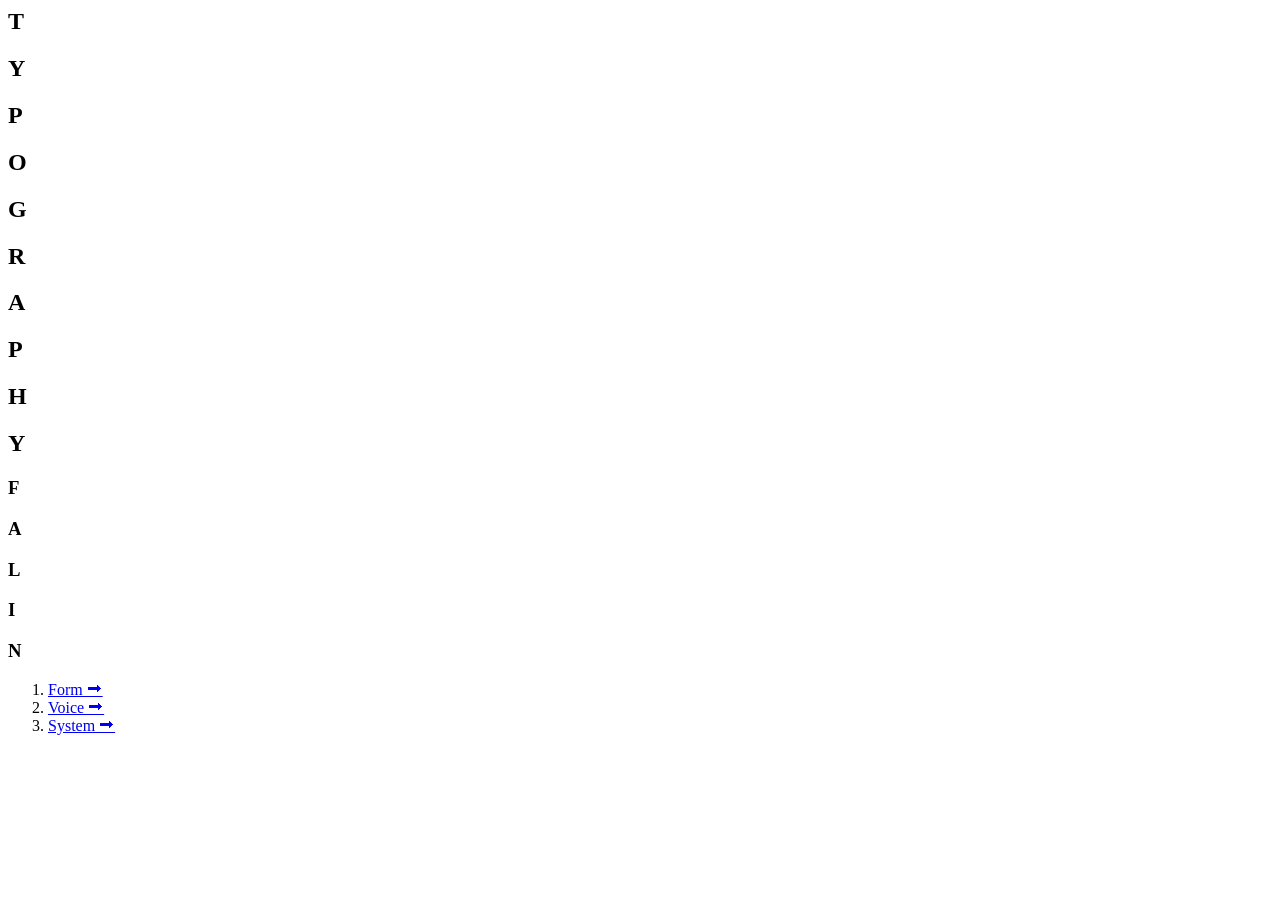
==== index.html @ af6326fc "article updated" ====
<html>
	<head>
		<meta name="viewport" content="width=device-width, initial-scale=1">
		<title>Binding</title>
		<style>
			@import 'styles/reset.css' layer(reset);
			/* @import 'styles/common.css' layer(common); */
			@import 'style.css' layer(page);
		</style>
		<link href="https://fonts.googleapis.com/css2?family=IBM+Plex+Mono:wght@400;500;600&display=swap" rel="stylesheet">
	</head>

	<body>
		<header>
			<section>
				<h1>T</h1>
				<h1 class="black">Y</h1>
				<h1>P</h1>
				<h1 class="black">O</h1>
			</section>

			<section>
				<h1>G</h1>
				<h1 class="black">R</h1>
				<h1>A</h1>
				<h1 class="black">P</h1>
				<h1>H</h1>
				<h1 class="black">Y</h1>
			</section>

			<section>
				<section>
					<h1>F</h1>
					<h1>A</h1>
				</section>

				<section>
					<h1>L</h1>
					<h1>I</h1>
					<h1>N</h1>
				</section>
			</section>

		</header>

		<nav>
			<ol>
				<li class="direction-1">
					<a href="A1-The Shape of Words">Form ⮕</a>
				</li>
				<li class="direction-2">
					<a href="A2-Typography as Discourse/">Voice ⮕</a>
				</li>
				<li class="direction-3">
					<a href="A3-A note on the type/">System ⮕</a>
				</li>
			</ol>
		</nav>
	</body>
</html>
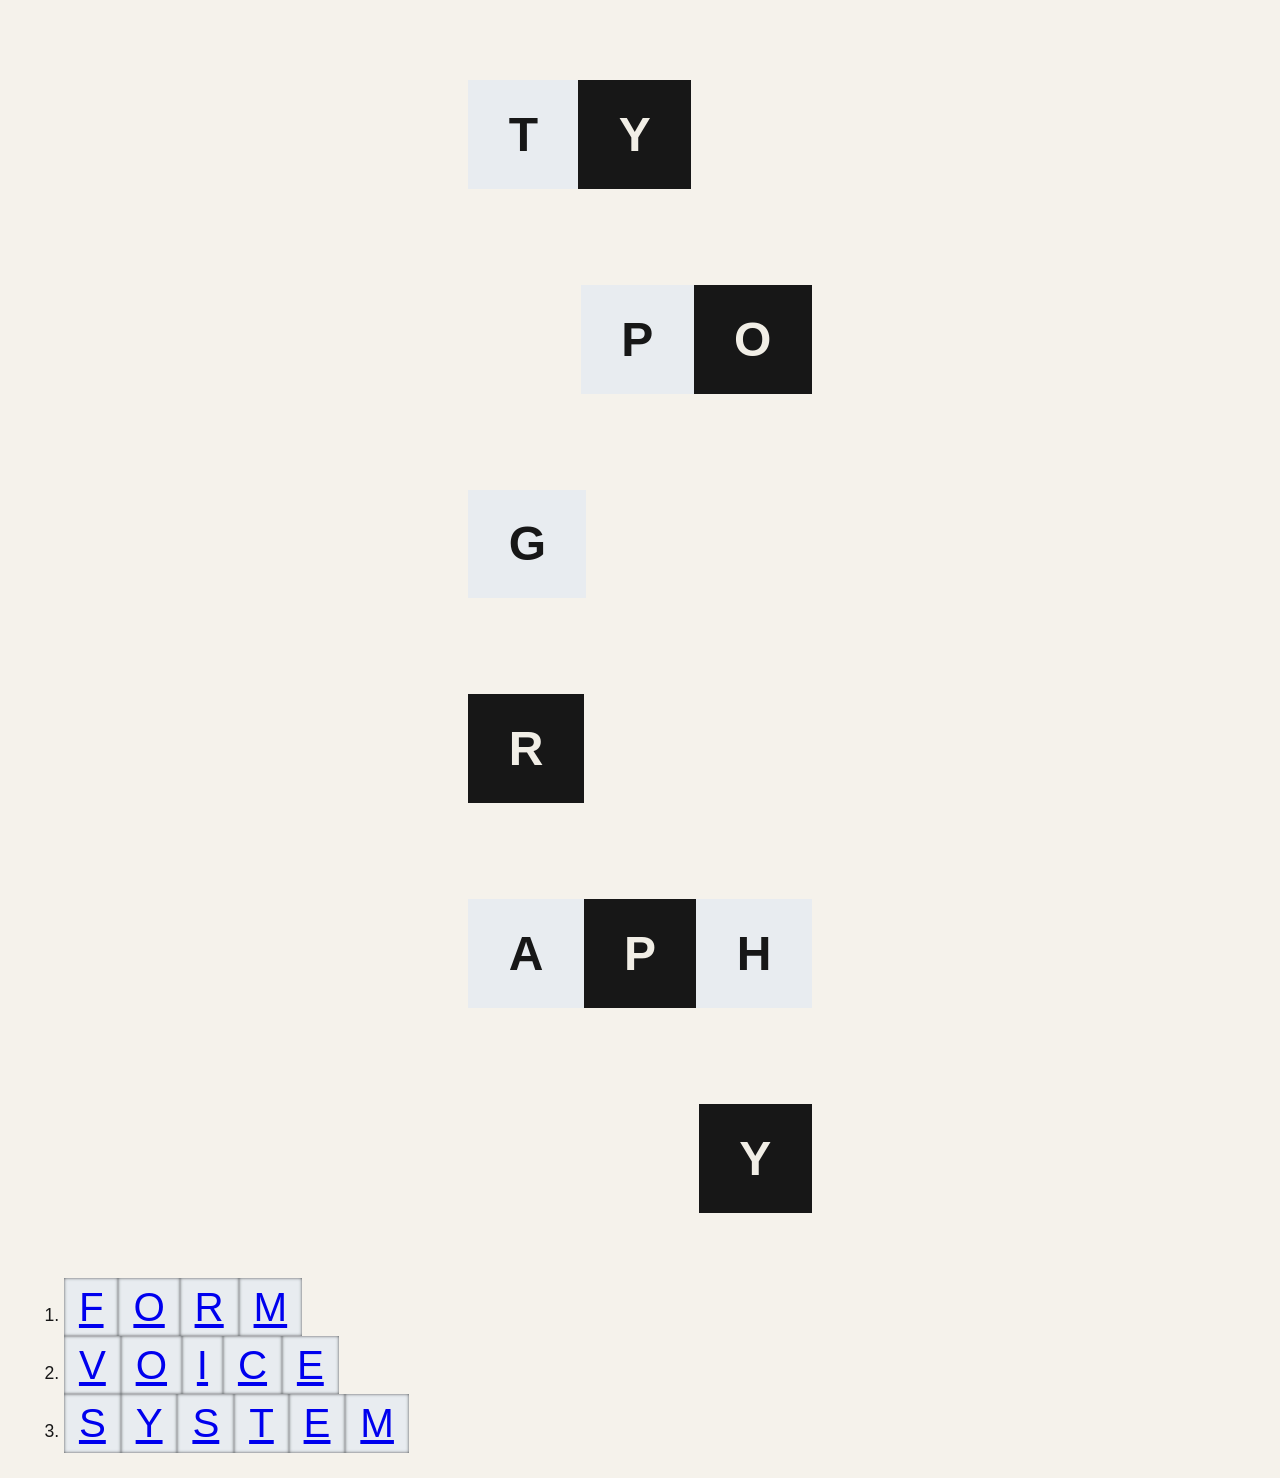
==== commit 6034a7ac: "Landing Page updated" ====
--- a/index.html
+++ b/index.html
@@ -4,7 +4,7 @@
 		<title>Binding</title>
 		<style>
 			@import 'styles/reset.css' layer(reset);
-			/* @import 'styles/common.css' layer(common); */
+			@import 'styles/common.css' layer(common);
 			@import 'style.css' layer(page);
 		</style>
 		<link href="https://fonts.googleapis.com/css2?family=IBM+Plex+Mono:wght@400;500;600&display=swap" rel="stylesheet">
@@ -13,46 +13,60 @@
 	<body>
 		<header>
 			<section>
-				<h1>T</h1>
-				<h1 class="black">Y</h1>
-				<h1>P</h1>
-				<h1 class="black">O</h1>
-			</section>
-
-			<section>
-				<h1>G</h1>
-				<h1 class="black">R</h1>
-				<h1>A</h1>
-				<h1 class="black">P</h1>
-				<h1>H</h1>
-				<h1 class="black">Y</h1>
+				<section>
+					<h1 class="border">T</h1>
+					<h1 class="black">Y</h1>
+				</section>
+				<section>
+					<h1 class="border">P</h1>
+					<h1 class="black">O</h1>
+				</section>
 			</section>
 
 			<section>
 				<section>
-					<h1>F</h1>
+					<h1>G</h1>
+					<h1 class="black">R</h1>
+				</section>
+				<section>
 					<h1>A</h1>
+					<h1 class="black">P</h1>
+					<h1>H</h1>
 				</section>
-
 				<section>
-					<h1>L</h1>
-					<h1>I</h1>
-					<h1>N</h1>
+					<h1 class="black">Y</h1>
 				</section>
 			</section>
-
 		</header>
 
 		<nav>
 			<ol>
-				<li class="direction-1">
-					<a href="A1-The Shape of Words">Form ⮕</a>
+				<li class="form">
+					<a href="A1-The Shape of Words">
+						<p>F</p>
+						<p>O</p>
+						<p>R</p>
+						<p>M</p>
+					</a>
 				</li>
-				<li class="direction-2">
-					<a href="A2-Typography as Discourse/">Voice ⮕</a>
+				<li class="voice">
+					<a href="A2-Typography as Discourse/">
+						<p>V</p>
+						<p>O</p>
+						<p>I</p>
+						<p>C</p>
+						<p>E</p>
+					</a>
 				</li>
-				<li class="direction-3">
-					<a href="A3-A note on the type/">System ⮕</a>
+				<li class="system">
+					<a href="A3-A note on the type/">
+						<p>S</p>
+						<p>Y</p>
+						<p>S</p>
+						<p>T</p>
+						<p>E</p>
+						<p>M</p>
+					</a>
 				</li>
 			</ol>
 		</nav>
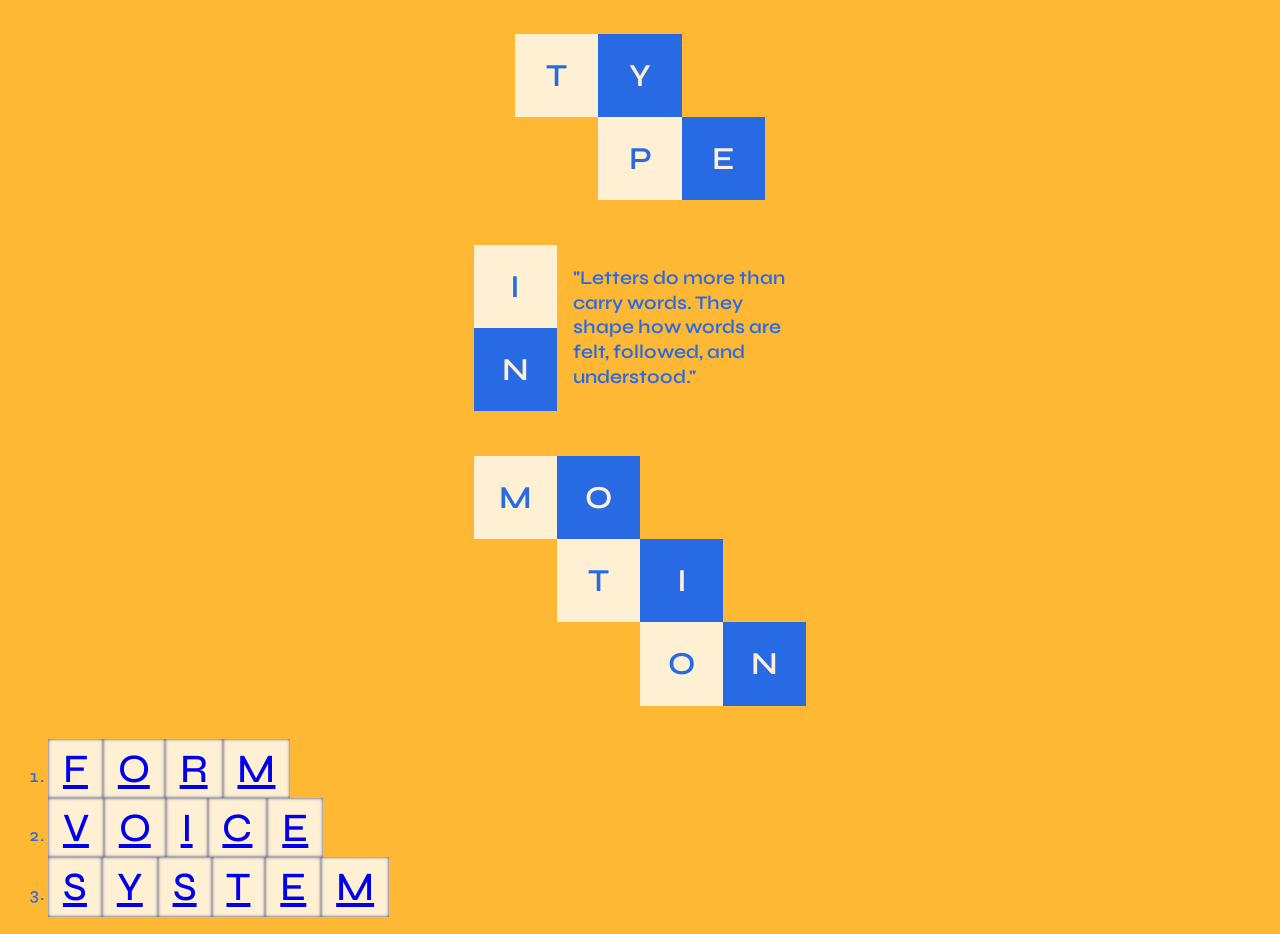
==== commit f4bccb8d: "color testing" ====
--- a/index.html
+++ b/index.html
@@ -7,35 +7,32 @@
 			@import 'styles/common.css' layer(common);
 			@import 'style.css' layer(page);
 		</style>
-		<link href="https://fonts.googleapis.com/css2?family=IBM+Plex+Mono:wght@400;500;600&display=swap" rel="stylesheet">
+		<link href="https://fonts.googleapis.com/css2?family=Source+Sans+3:wght@400;500;600;700&display=swap" rel="stylesheet">
+		<link href="https://fonts.googleapis.com/css2?family=Syne:wght@400;500;600;700;800&display=swap" rel="stylesheet">
 	</head>
 
 	<body>
 		<header>
-			<section>
-				<section>
-					<h1 class="border">T</h1>
-					<h1 class="black">Y</h1>
-				</section>
-				<section>
-					<h1 class="border">P</h1>
-					<h1 class="black">O</h1>
-				</section>
+			<section class="type">
+				<h1 class="border">T</h1>
+				<h1 class="black">Y</h1>
+				<h1 class="border">P</h1>
+				<h1 class="black">E</h1>
 			</section>
 
-			<section>
-				<section>
-					<h1>G</h1>
-					<h1 class="black">R</h1>
-				</section>
-				<section>
-					<h1>A</h1>
-					<h1 class="black">P</h1>
-					<h1>H</h1>
-				</section>
-				<section>
-					<h1 class="black">Y</h1>
-				</section>
+			<section class="in">
+				<h1>I</h1>
+				<h1 class="black">N</h1>
+				<p>"Letters do more than carry words. They shape how words are felt, followed, and understood."</p>
+			</section>
+
+			<section class="motion">
+				<h1>M</h1>
+				<h1 class="black">O</h1>
+				<h1>T</h1>
+				<h1 class="black">I</h1>
+				<h1>O</h1>
+				<h1 class="black">N</h1>
 			</section>
 		</header>
 
@@ -70,5 +67,6 @@
 				</li>
 			</ol>
 		</nav>
+
 	</body>
 </html>
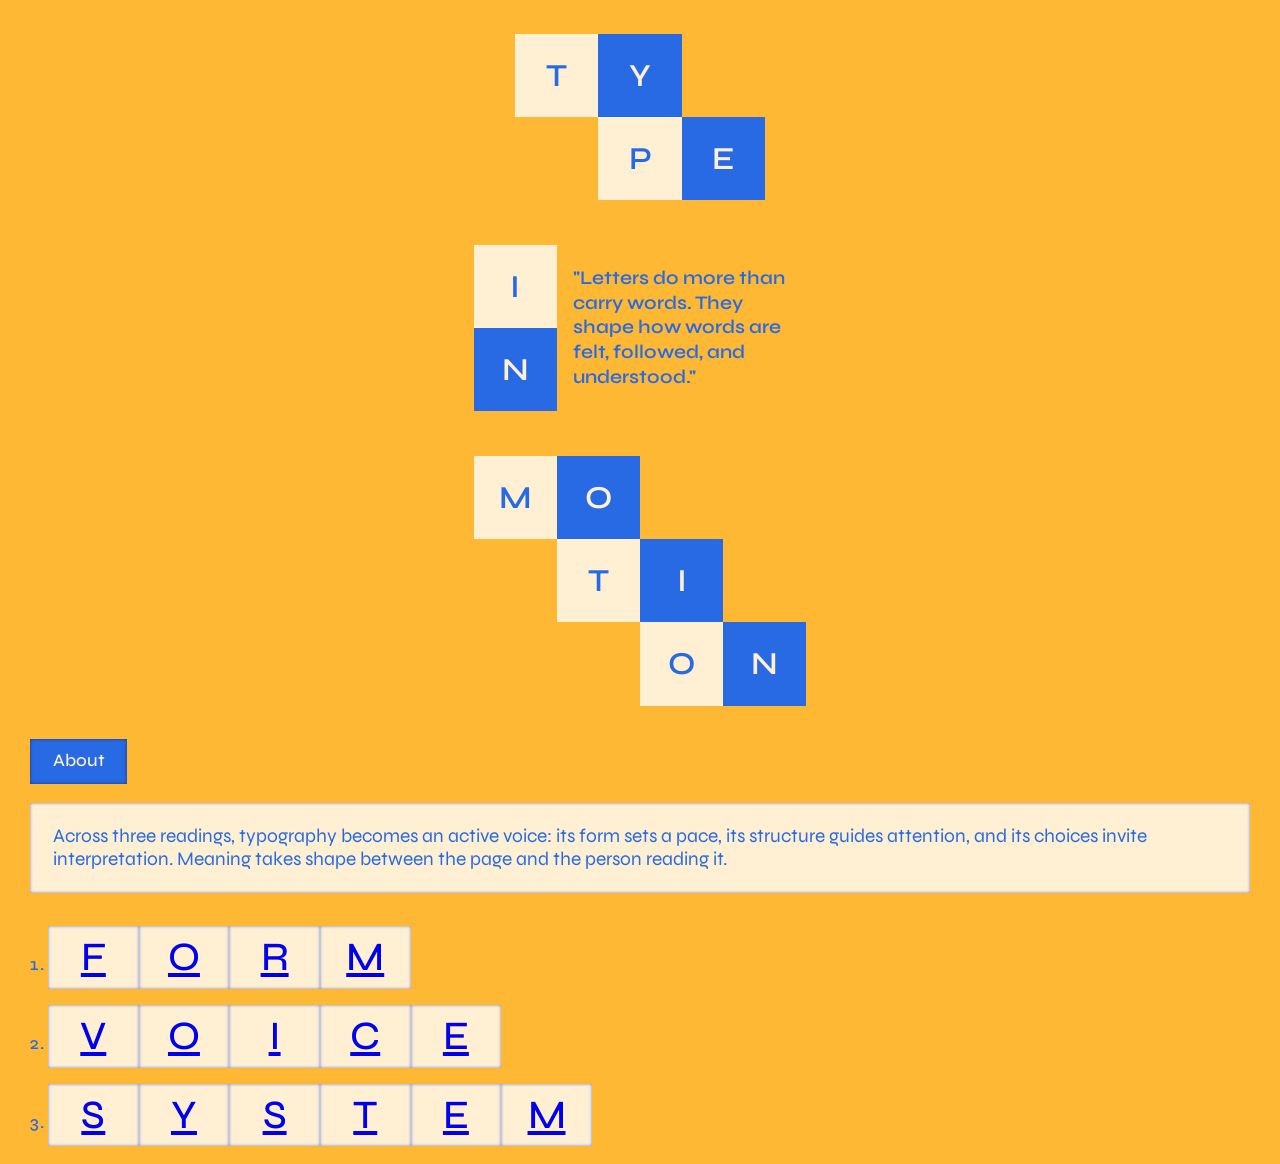
==== commit 288cc802: "landing page updated" ====
--- a/index.html
+++ b/index.html
@@ -36,37 +36,43 @@
 			</section>
 		</header>
 
-		<nav>
-			<ol>
-				<li class="form">
-					<a href="A1-The Shape of Words">
-						<p>F</p>
-						<p>O</p>
-						<p>R</p>
-						<p>M</p>
-					</a>
-				</li>
-				<li class="voice">
-					<a href="A2-Typography as Discourse/">
-						<p>V</p>
-						<p>O</p>
-						<p>I</p>
-						<p>C</p>
-						<p>E</p>
-					</a>
-				</li>
-				<li class="system">
-					<a href="A3-A note on the type/">
-						<p>S</p>
-						<p>Y</p>
-						<p>S</p>
-						<p>T</p>
-						<p>E</p>
-						<p>M</p>
-					</a>
-				</li>
-			</ol>
-		</nav>
+		<main>
+			<h3>About</h3>
+			<section>
+				<p>Across three readings, typography becomes an active voice: its form sets a pace, its structure guides attention, and its choices invite interpretation. Meaning takes shape between the page and the person reading it.</p>
+			</section>
 
+			<nav>
+				<ol>
+					<li class="form">
+						<a href="A1-The Shape of Words">
+							<p>F</p>
+							<p>O</p>
+							<p>R</p>
+							<p>M</p>
+						</a>
+					</li>
+					<li class="voice">
+						<a href="A2-Typography as Discourse/">
+							<p>V</p>
+							<p>O</p>
+							<p>I</p>
+							<p>C</p>
+							<p>E</p>
+						</a>
+					</li>
+					<li class="system">
+						<a href="A3-A note on the type/">
+							<p>S</p>
+							<p>Y</p>
+							<p>S</p>
+							<p>T</p>
+							<p>E</p>
+							<p>M</p>
+						</a>
+					</li>
+				</ol>
+			</nav>
+		</main>
 	</body>
 </html>
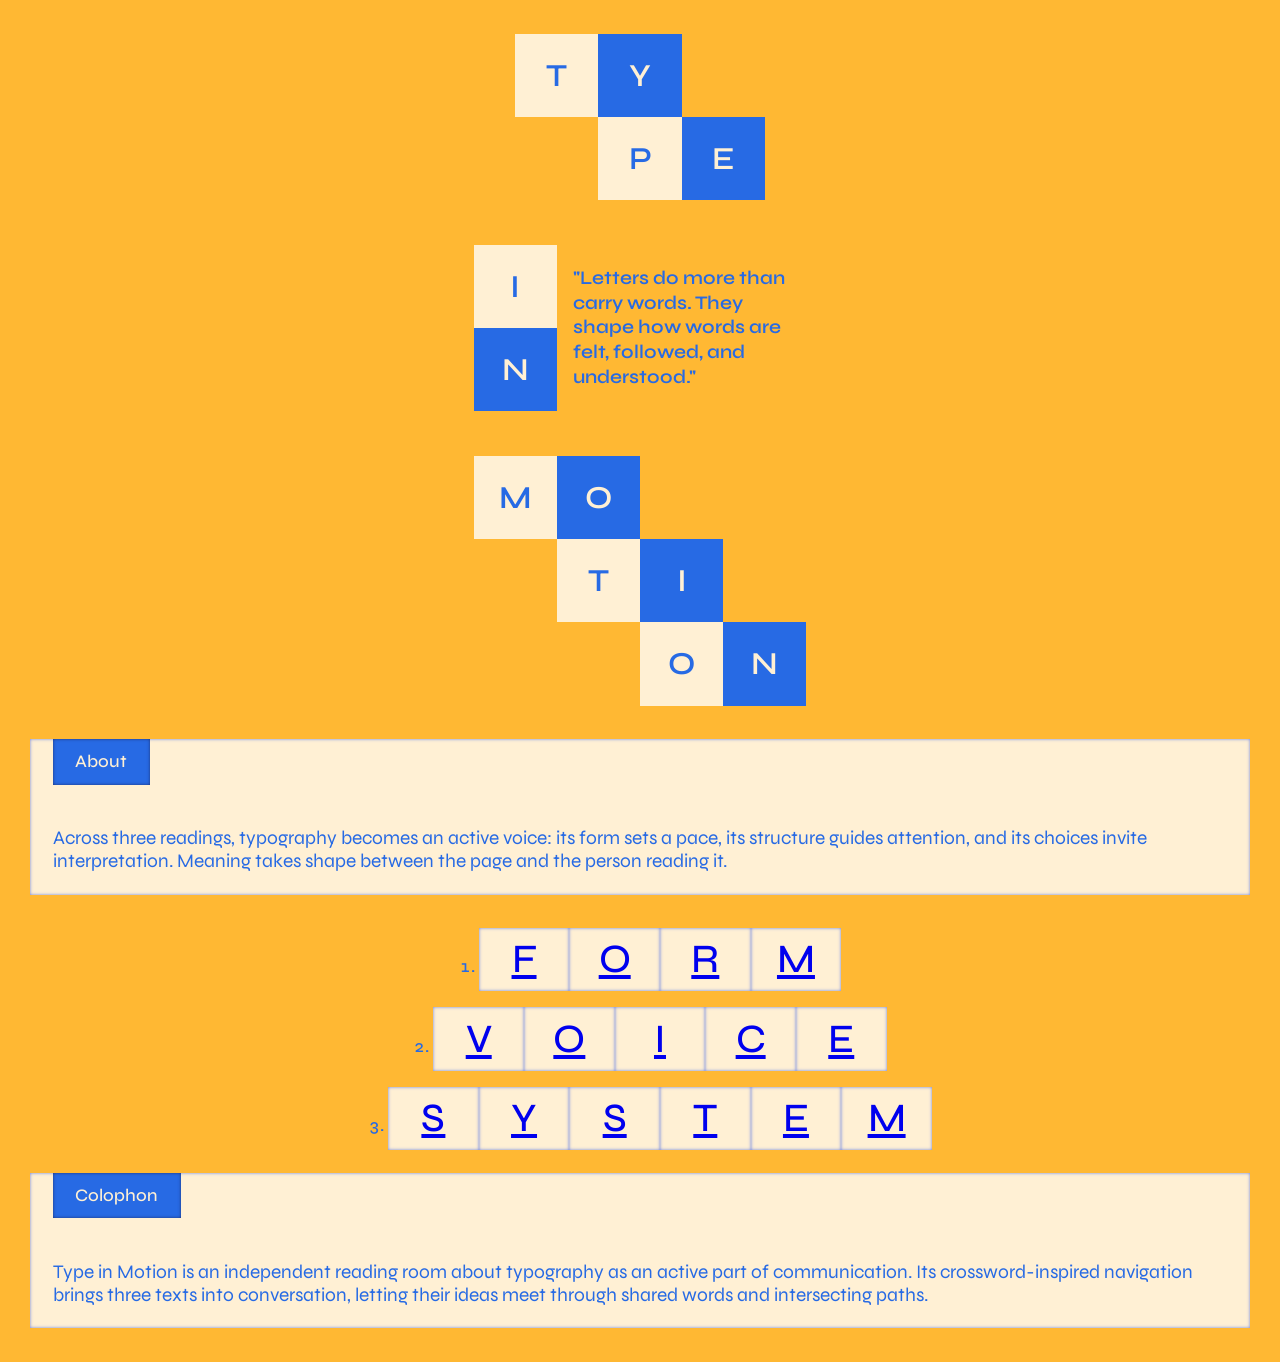
==== commit cdd8f478: "updated" ====
--- a/index.html
+++ b/index.html
@@ -37,8 +37,8 @@
 		</header>
 
 		<main>
-			<h3>About</h3>
 			<section>
+				<h3>About</h3>
 				<p>Across three readings, typography becomes an active voice: its form sets a pace, its structure guides attention, and its choices invite interpretation. Meaning takes shape between the page and the person reading it.</p>
 			</section>
 
@@ -73,6 +73,13 @@
 					</li>
 				</ol>
 			</nav>
+
+			<section>
+				<h3>Colophon</h3>
+				<p>
+					Type in Motion is an independent reading room about typography as an active part of communication. Its crossword-inspired navigation brings three texts into conversation, letting their ideas meet through shared words and intersecting paths.
+				</p>
+			</section>
 		</main>
 	</body>
 </html>
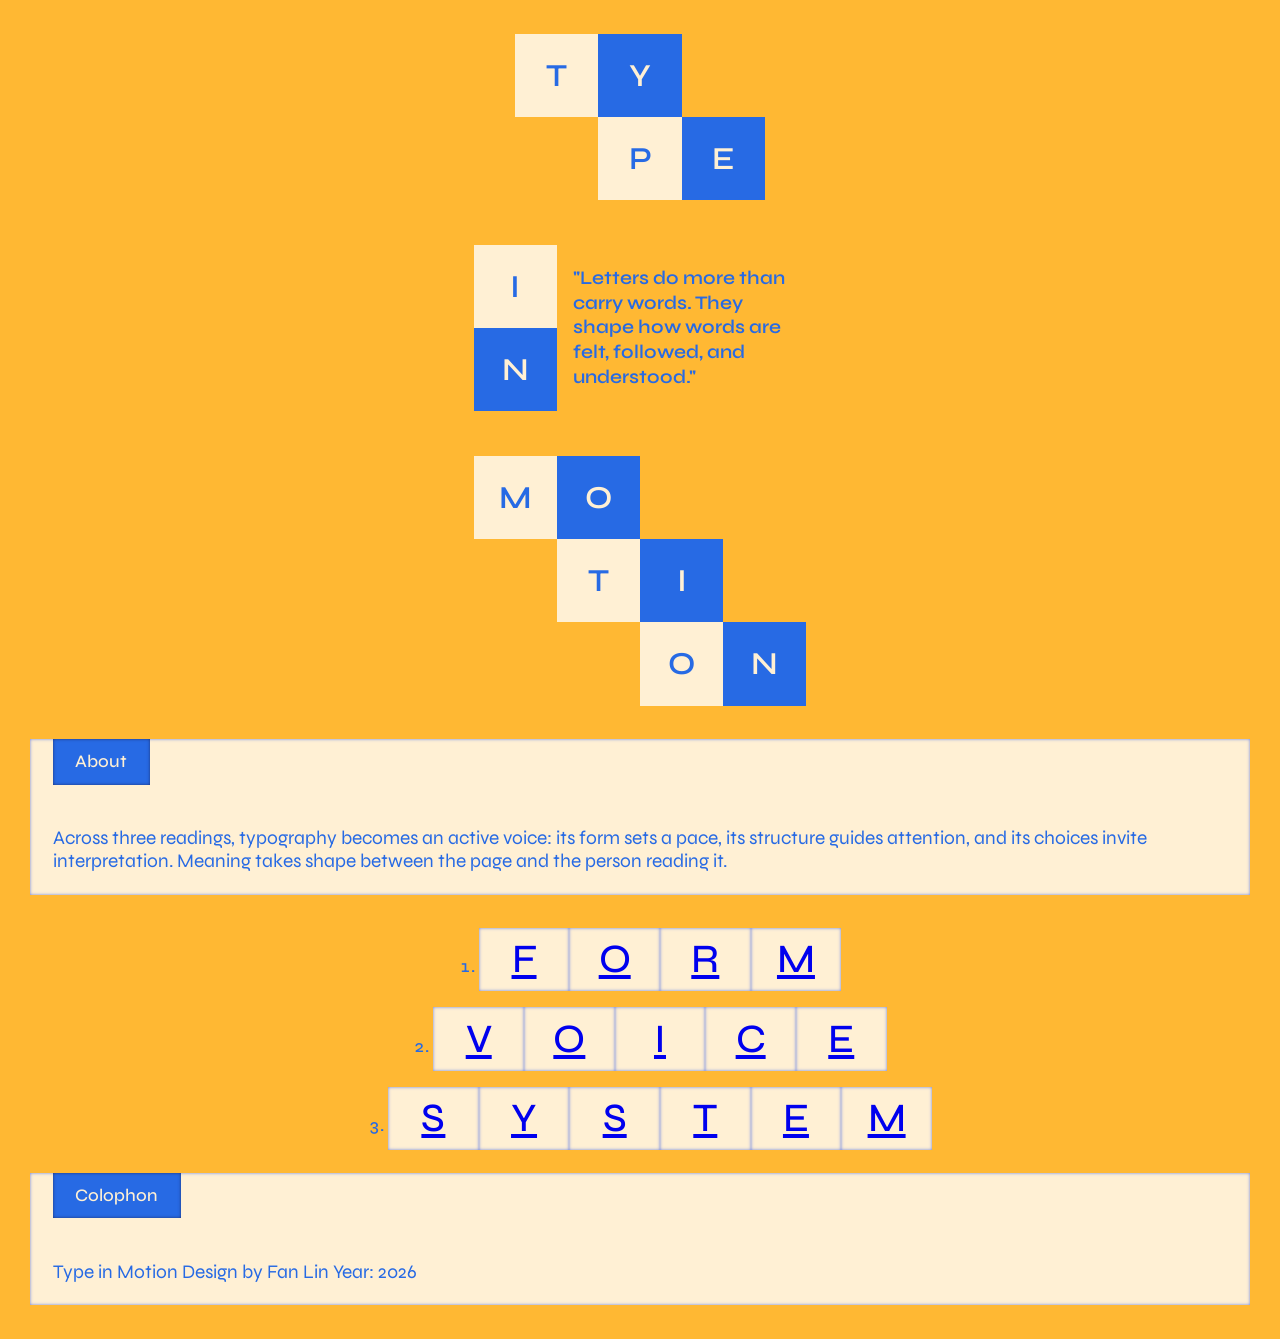
==== commit 5ce3cc5c: "colophon" ====
--- a/index.html
+++ b/index.html
@@ -77,7 +77,9 @@
 			<section>
 				<h3>Colophon</h3>
 				<p>
-					Type in Motion is an independent reading room about typography as an active part of communication. Its crossword-inspired navigation brings three texts into conversation, letting their ideas meet through shared words and intersecting paths.
+					Type in Motion
+					Design by Fan Lin
+					Year: 2026
 				</p>
 			</section>
 		</main>
